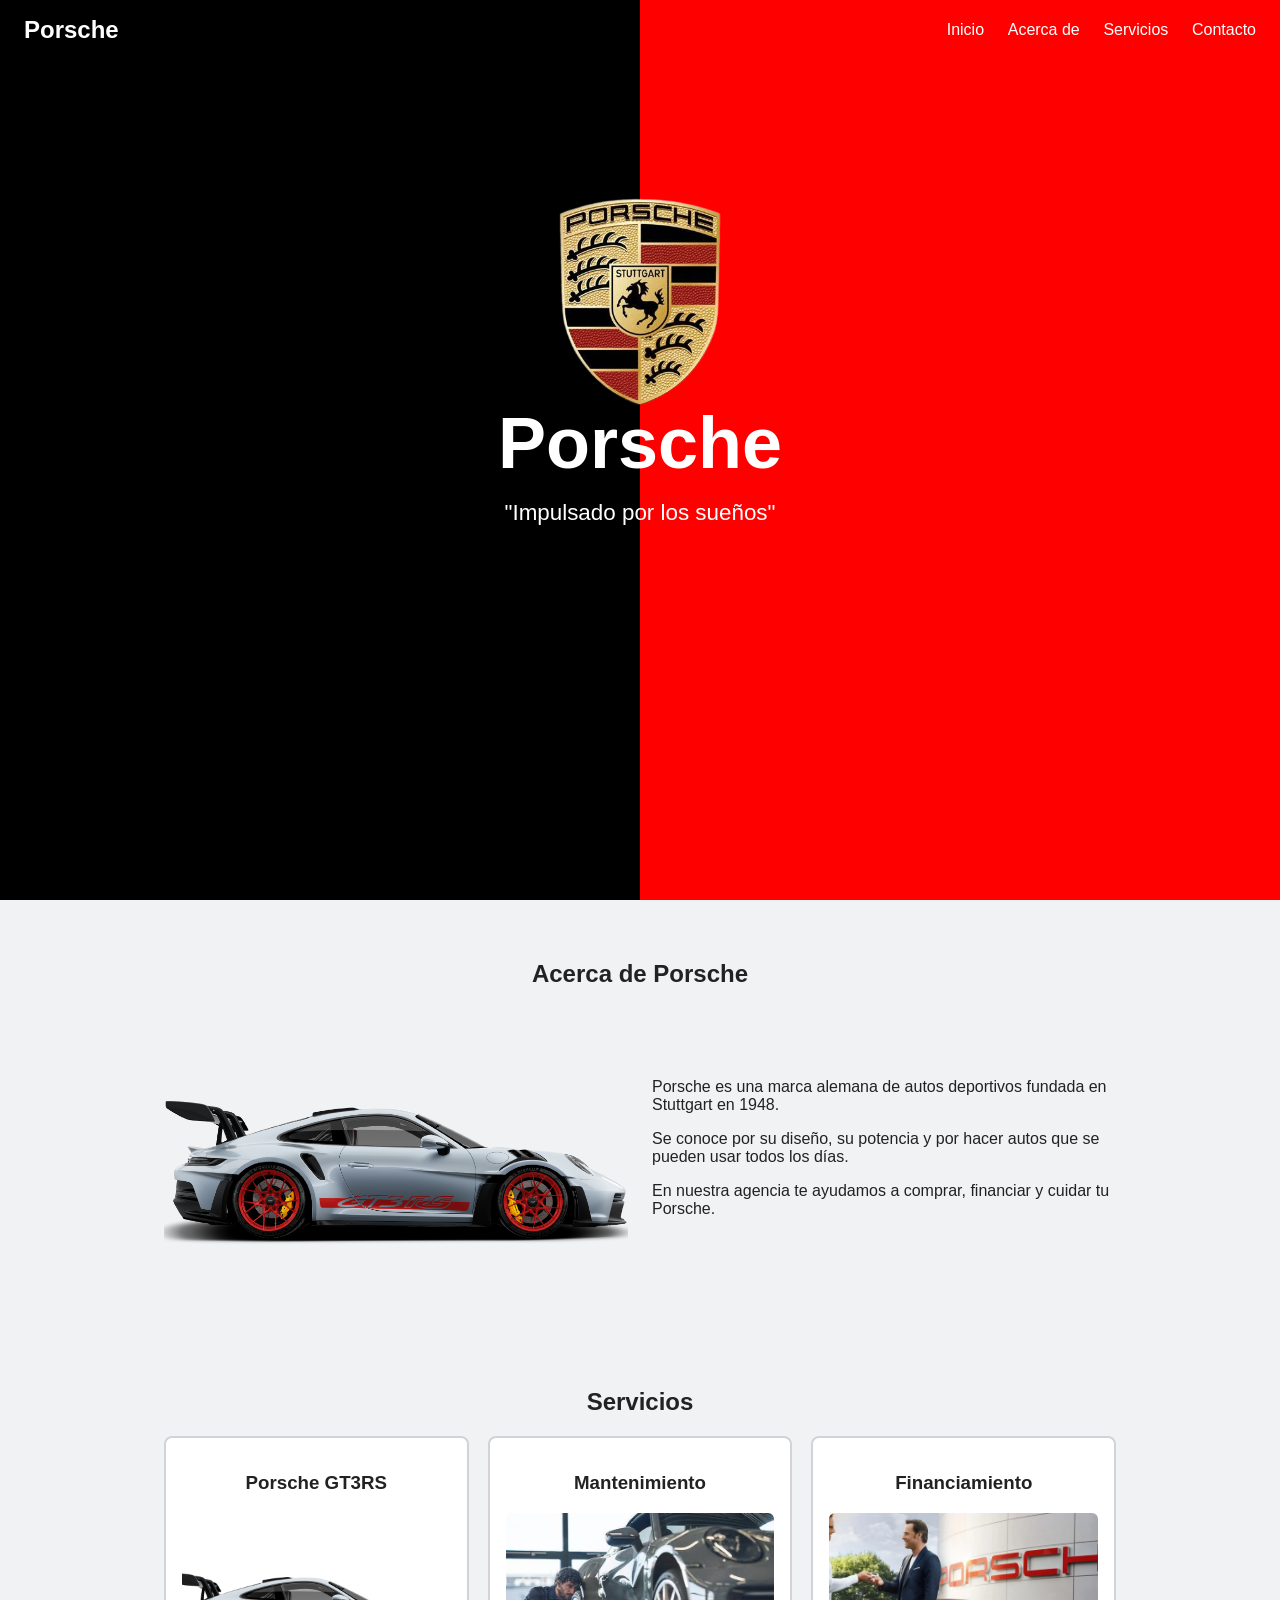
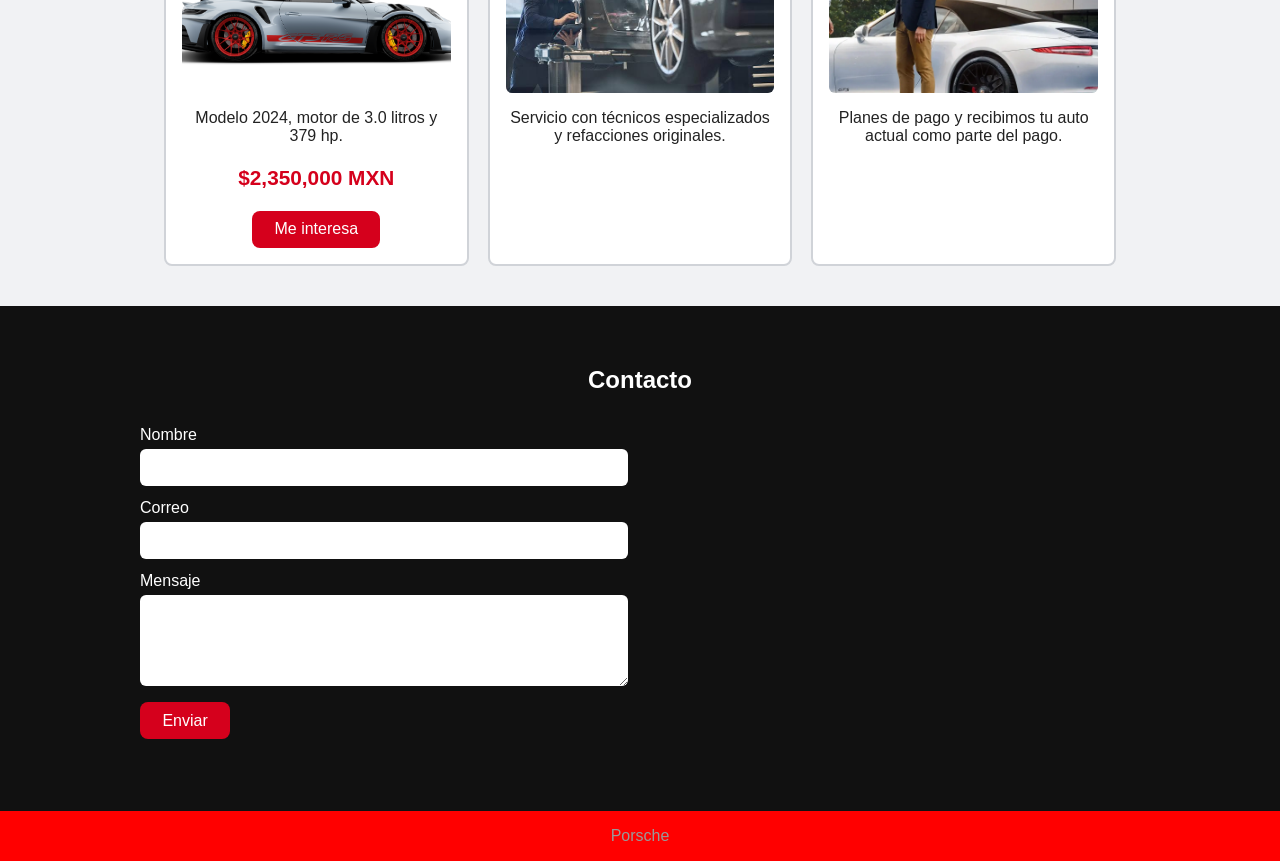
==== index.html @ cebbb0d9 "Primer commit del proyecto Porsche" ====
<!DOCTYPE html>
<html lang="es">

<head>
    <meta charset="UTF-8">
    <meta name="viewport" content="width=device-width, initial-scale=1.0">
    <title>Porsche</title>
    <link rel="stylesheet" href="style.css">
</head>

<body>
    <section class="principal" id="inicio">

        <header class="encabezado">
            <h2>Porsche</h2>
            <nav>
                <a href="#inicio">Inicio</a>
                <a href="#acerca">Acerca de</a>
                <a href="#servicios">Servicios</a>
                <a href="#contacto">Contacto</a>
            </nav>
        </header>
       <div class="portada">
    <div class="titulo">

        <div class="logo">
            <img src="img/logo.png">
        </div>

        <h1>Porsche</h1>
        
    </div>
    <p>"Impulsado por los sueños"</p>
</div>

    </section>
    <section class="contenido">

        <div class="bloque" id="acerca">
            <h2>Acerca de Porsche</h2>
            <div class="acerca">
                <img src="img/GT3RS.png" alt="Porsche deportivo">
                <div>
                    <p>Porsche es una marca alemana de autos deportivos fundada en Stuttgart en 1948.</p>
                    <p>Se conoce por su diseño, su potencia y por hacer autos que se pueden usar todos los días.</p>
                    <p>En nuestra agencia te ayudamos a comprar, financiar y cuidar tu Porsche.</p>
                </div>
            </div>
        </div>

        <div class="bloque" id="servicios">
            <h2>Servicios</h2>
            <div class="cuadricula">

                <article class="tarjeta">
                    <h3>Porsche GT3RS</h3>
                    <img id="img1"
                         src="img/GT3RS.png"
                         data-original="img/GT3RS.png"
                         data-hover="img/GT3RS1.png"
                         alt="Porsche GT3RS">
                    <p>Modelo 2024, motor de 3.0 litros y 379 hp.</p>
                    <p class="precio">$2,350,000 MXN</p>
                    <a href="#contacto" class="boton">Me interesa</a>
                </article>

                <article class="tarjeta">
                    <h3>Mantenimiento</h3>
                    <img src="img/Man.jpg" alt="Porsche GT3 RS">
                    <p>Servicio con técnicos especializados y refacciones originales.</p>
                </article>

                <article class="tarjeta">
                    <h3>Financiamiento</h3>
                    <img src="img/FI.webp" alt="Porsche 911">
                    <p>Planes de pago y recibimos tu auto actual como parte del pago.</p>
                </article>

            </div>
        </div>

    </section>
    <section class="contacto" id="contacto">

        <h2>Contacto</h2>

        <div class="contacto-grid">

            <form id="formulario">
                <label for="nombre">Nombre</label>
                <input type="text" id="nombre">

                <label for="correo">Correo</label>
                <input type="email" id="correo">

                <label for="mensaje">Mensaje</label>
                <textarea id="mensaje" rows="4"></textarea>

                <button type="submit" class="boton">Enviar</button>
                <p id="respuesta"></p>
            </form>

            <iframe
                src="https://www.google.com/maps?q=Porsche+Centre+Ciudad+de+Mexico&output=embed"
                title="Mapa de Porsche">
            </iframe>

        </div>

    </section>

    <footer>
        <p>Porsche</p>
    </footer>

    <script src="funtion.js"></script>

</body>

</html>
---- style.css ----
* {
    box-sizing: border-box;
}

body {
    margin: 0;
    font-family: Arial;
    background-color: #f1f2f4;
    color: #222222;
}


h2 {
    text-align: center;
}

.principal {
    min-height: 100vh;
    display: flex;
    flex-direction: column;
    color: #ffffff;
    background: linear-gradient(to right, black 50%, red 50%);
}

.encabezado {
    display: flex;
    justify-content: space-between;
    align-items: center;
    padding: 1rem 1.5rem;
}

.encabezado h2 {
    margin: 0;
}

nav a {
    margin-left: 1.2rem;
    color: #ffffff;
    text-decoration: none;
}

nav a:hover {
    color: #d5001c;
}

.portada {
    flex: 1;
    display: flex;
    flex-direction: column;
    justify-content: center;
    align-items: center;
    text-align: center;
}

.portada h1 {
    margin: 0;
    font-size: 4.5rem;
}

.titulo {
    position: relative;
}

.logo {
    position: absolute;
    bottom: 100%;
    left: 50%;
    transform: translateX(-50%);
    width: 200px;
    height: 200px;
    display: flex;
    justify-content: center;
    align-items: center;
}

.logo img {
    max-width: 150%;
    max-height: 150%;
}

.portada p {
    font-size: 1.4rem;
    margin: 1rem 0 2rem 0;
}

.boton {
    display: inline-block;
    padding: .6rem 1.4rem;
    font-size: 1rem;
    cursor: pointer;
    color: #ffffff;
    background-color: #d5001c;
    border: none;
    border-radius: 8px;
    text-decoration: none;
}

.boton:hover {
    background-color: #9c0014;
}

.bloque {
    max-width: 1000px;
    margin: 0 auto;
    padding: 2.5rem 1.5rem;
}

.acerca {
    display: grid;
    grid-template-columns: 1fr 1fr;
    gap: 1.5rem;
    align-items: center;
}

.acerca img {
    width: 100%;
    height: 280px;
    object-fit: cover;
    border-radius: 8px;
}

.cuadricula {
    display: grid;
    grid-template-columns: repeat(3, 1fr);
    gap: 1.2rem;
}

.tarjeta {
    padding: 1rem;
    text-align: center;
    background-color: #ffffff;
    border: 2px solid #d0d3d8;
    border-radius: 8px;
}

.tarjeta:hover {
    border-color: #d5001c;
}

.tarjeta img {
    display: block;
    width: 100%;
    height: 180px;
    object-fit: cover;
    border-radius: 6px;
}

.precio {
    font-size: 1.3rem;
    font-weight: bold;
    color: #d5001c;
}

.contacto {
    padding: 2.5rem 1.5rem;
    background-color: #111111;
    color: #ffffff;
}

.contacto-grid {
    display: grid;
    grid-template-columns: 1fr 1fr;
    gap: 1.5rem;
    max-width: 1000px;
    margin: 0 auto;
}

form {
    display: flex;
    flex-direction: column;
}

label {
    margin: .8rem 0 .3rem 0;
}

input,
textarea {
    padding: .6rem;
    font-size: 1rem;
    font-family: Arial, Helvetica, sans-serif;
    border: none;
    border-radius: 6px;
}

form .boton {
    margin-top: 1rem;
    align-self: flex-start;
}

iframe {
    width: 100%;
    height: 100%;
    min-height: 320px;
    border: none;
    border-radius: 8px;
}

footer {
    padding: 1rem;
    text-align: center;
    color: #999999;
    background-color: red;
}

footer p {
    margin: 0;
}

@media (max-width: 900px) {
    .cuadricula {
        grid-template-columns: 1fr 1fr;
    }

    .acerca,
    .contacto-grid {
        grid-template-columns: 1fr;
    }
}

@media (max-width: 600px) {
    .encabezado {
        flex-direction: column;
        gap: .8rem;
    }

    nav a {
        margin: 0 .5rem;
    }

    .portada h1 {
        font-size: 2.8rem;
    }

    .cuadricula {
        grid-template-columns: 1fr;
    }
}
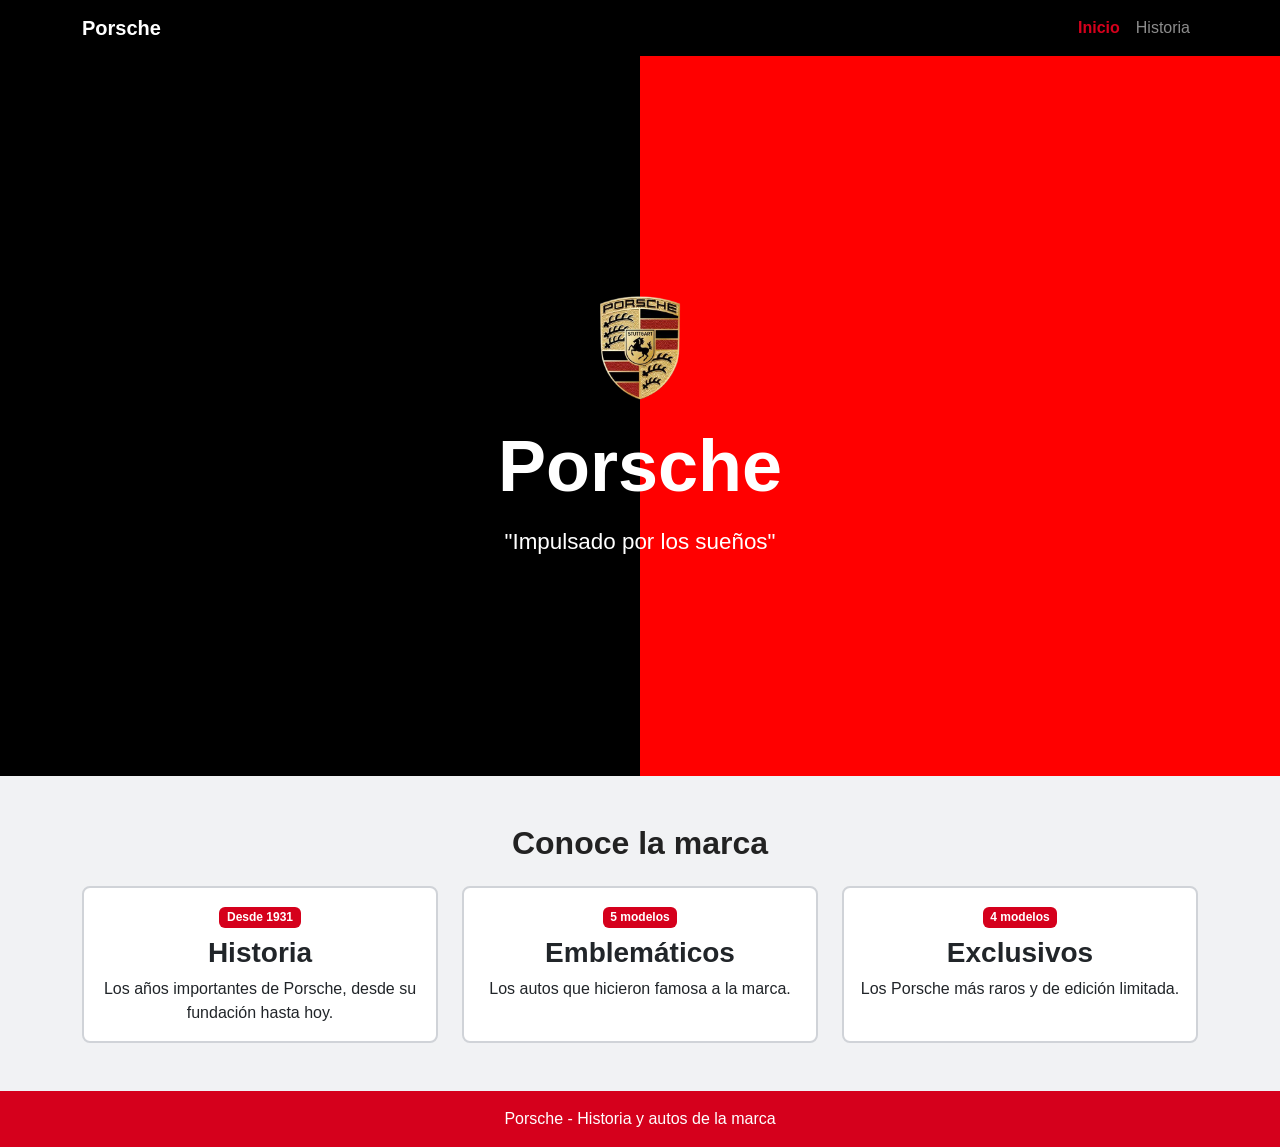
==== commit 397fea19: "Se termino la primera parte y ya inicie con a historia" ====
--- a/index.html
+++ b/index.html
@@ -1,120 +1,92 @@
 <!DOCTYPE html>
 <html lang="es">
-
+ 
 <head>
     <meta charset="UTF-8">
     <meta name="viewport" content="width=device-width, initial-scale=1.0">
-    <title>Porsche</title>
+    <title>Porsche - Inicio</title>
+    <!-- Bootstrap 5 por CDN -->
+    <link href="https://cdn.jsdelivr.net/npm/bootstrap@5.3.3/dist/css/bootstrap.min.css" rel="stylesheet">
     <link rel="stylesheet" href="style.css">
 </head>
-
+ 
 <body>
-    <section class="principal" id="inicio">
-
-        <header class="encabezado">
-            <h2>Porsche</h2>
-            <nav>
-                <a href="#inicio">Inicio</a>
-                <a href="#acerca">Acerca de</a>
-                <a href="#servicios">Servicios</a>
-                <a href="#contacto">Contacto</a>
-            </nav>
-        </header>
-       <div class="portada">
-    <div class="titulo">
-
-        <div class="logo">
-            <img src="img/logo.png">
-        </div>
-
-        <h1>Porsche</h1>
-        
-    </div>
-    <p>"Impulsado por los sueños"</p>
-</div>
-
-    </section>
-    <section class="contenido">
-
-        <div class="bloque" id="acerca">
-            <h2>Acerca de Porsche</h2>
-            <div class="acerca">
-                <img src="img/GT3RS.png" alt="Porsche deportivo">
-                <div>
-                    <p>Porsche es una marca alemana de autos deportivos fundada en Stuttgart en 1948.</p>
-                    <p>Se conoce por su diseño, su potencia y por hacer autos que se pueden usar todos los días.</p>
-                    <p>En nuestra agencia te ayudamos a comprar, financiar y cuidar tu Porsche.</p>
-                </div>
+ 
+    <!-- Menú de navegación (es igual en todas las páginas) -->
+    <nav class="navbar navbar-expand-lg navbar-dark bg-black">
+        <div class="container">
+            <a class="navbar-brand fw-bold" href="index.html">Porsche</a>
+            <button class="navbar-toggler" type="button" data-bs-toggle="collapse" data-bs-target="#menu">
+                <span class="navbar-toggler-icon"></span>
+            </button>
+            <div class="collapse navbar-collapse" id="menu">
+                <ul class="navbar-nav ms-auto">
+                    <li class="nav-item"><a class="nav-link active" href="index.html">Inicio</a></li>
+                    <li class="nav-item"><a class="nav-link" href="historia.html">Historia</a></li>
+                </ul>
             </div>
         </div>
-
-        <div class="bloque" id="servicios">
-            <h2>Servicios</h2>
-            <div class="cuadricula">
-
-                <article class="tarjeta">
-                    <h3>Porsche GT3RS</h3>
-                    <img id="img1"
-                         src="img/GT3RS.png"
-                         data-original="img/GT3RS.png"
-                         data-hover="img/GT3RS1.png"
-                         alt="Porsche GT3RS">
-                    <p>Modelo 2024, motor de 3.0 litros y 379 hp.</p>
-                    <p class="precio">$2,350,000 MXN</p>
-                    <a href="#contacto" class="boton">Me interesa</a>
-                </article>
-
-                <article class="tarjeta">
-                    <h3>Mantenimiento</h3>
-                    <img src="img/Man.jpg" alt="Porsche GT3 RS">
-                    <p>Servicio con técnicos especializados y refacciones originales.</p>
-                </article>
-
-                <article class="tarjeta">
-                    <h3>Financiamiento</h3>
-                    <img src="img/FI.webp" alt="Porsche 911">
-                    <p>Planes de pago y recibimos tu auto actual como parte del pago.</p>
-                </article>
-
+    </nav>
+ 
+    <main class="contenido">
+ 
+        
+        <section class="portada">
+            <div class="logo">
+                <img src="img/logo.png" alt="Logo de Porsche">
             </div>
-        </div>
-
-    </section>
-    <section class="contacto" id="contacto">
-
-        <h2>Contacto</h2>
-
-        <div class="contacto-grid">
-
-            <form id="formulario">
-                <label for="nombre">Nombre</label>
-                <input type="text" id="nombre">
-
-                <label for="correo">Correo</label>
-                <input type="email" id="correo">
-
-                <label for="mensaje">Mensaje</label>
-                <textarea id="mensaje" rows="4"></textarea>
-
-                <button type="submit" class="boton">Enviar</button>
-                <p id="respuesta"></p>
-            </form>
-
-            <iframe
-                src="https://www.google.com/maps?q=Porsche+Centre+Ciudad+de+Mexico&output=embed"
-                title="Mapa de Porsche">
-            </iframe>
-
-        </div>
-
-    </section>
-
-    <footer>
-        <p>Porsche</p>
+            <h1 class="fw-bold">Porsche</h1>
+            <p>"Impulsado por los sueños"</p>
+        </section>
+ 
+       
+        <section class="container py-5">
+            <h2 class="text-center fw-bold mb-4">Conoce la marca</h2>
+ 
+            <div class="row g-4 justify-content-center">
+ 
+                <div class="col-12 col-md-6 col-lg-4">
+                    <div class="card tarjeta h-100 text-center">
+                        <div class="card-body">
+                            <span class="badge anio mb-2">Desde 1931</span>
+                            <h3 class="card-title fw-bold">Historia</h3>
+                            <p class="card-text">Los años importantes de Porsche, desde su fundación hasta hoy.</p>
+                        </div>
+                    </div>
+                </div>
+ 
+                <div class="col-12 col-md-6 col-lg-4">
+                    <div class="card tarjeta h-100 text-center">
+                        <div class="card-body">
+                            <span class="badge anio mb-2">5 modelos</span>
+                            <h3 class="card-title fw-bold">Emblemáticos</h3>
+                            <p class="card-text">Los autos que hicieron famosa a la marca.</p>
+                        </div>
+                    </div>
+                </div>
+ 
+                <div class="col-12 col-md-6 col-lg-4">
+                    <div class="card tarjeta h-100 text-center">
+                        <div class="card-body">
+                            <span class="badge anio mb-2">4 modelos</span>
+                            <h3 class="card-title fw-bold">Exclusivos</h3>
+                            <p class="card-text">Los Porsche más raros y de edición limitada.</p>
+                        </div>
+                    </div>
+                </div>
+ 
+            </div>
+        </section>
+ 
+    </main>
+ 
+ 
+    <footer class="pie text-center py-3">
+        <p class="mb-0">Porsche - Historia y autos de la marca</p>
     </footer>
-
-    <script src="funtion.js"></script>
-
+ 
+    <script src="https://cdn.jsdelivr.net/npm/bootstrap@5.3.3/dist/js/bootstrap.bundle.min.js"></script>
+ 
 </body>
-
+ 
 </html>
--- a/style.css
+++ b/style.css
@@ -1,238 +1,119 @@
+
+ 
 * {
     box-sizing: border-box;
 }
 
 body {
     margin: 0;
+    min-height: 100vh;
+    display: flex;
+    flex-direction: column;
     font-family: Arial;
     background-color: #f1f2f4;
     color: #222222;
 }
-
-
-h2 {
-    text-align: center;
+ 
+.contenido {
+    flex: 1;
 }
 
-.principal {
-    min-height: 100vh;
-    display: flex;
-    flex-direction: column;
-    color: #ffffff;
-    background: linear-gradient(to right, black 50%, red 50%);
-}
-
-.encabezado {
-    display: flex;
-    justify-content: space-between;
-    align-items: center;
-    padding: 1rem 1.5rem;
-}
-
-.encabezado h2 {
-    margin: 0;
-}
-
-nav a {
-    margin-left: 1.2rem;
-    color: #ffffff;
-    text-decoration: none;
-}
-
-nav a:hover {
+.navbar-nav .nav-link:hover {
     color: #d5001c;
 }
-
+ 
+.navbar-nav .nav-link.active {
+    color: #d5001c;
+    font-weight: bold;
+}
+ 
 .portada {
-    flex: 1;
+    min-height: 80vh;
     display: flex;
     flex-direction: column;
     justify-content: center;
     align-items: center;
     text-align: center;
+    color: #ffffff;
+    background: linear-gradient(to right, black 50%, red 50%);
 }
-
+ 
 .portada h1 {
     margin: 0;
     font-size: 4.5rem;
 }
-
-.titulo {
-    position: relative;
-}
-
-.logo {
-    position: absolute;
-    bottom: 100%;
-    left: 50%;
-    transform: translateX(-50%);
-    width: 200px;
-    height: 200px;
-    display: flex;
-    justify-content: center;
-    align-items: center;
-}
-
-.logo img {
-    max-width: 150%;
-    max-height: 150%;
-}
-
+ 
 .portada p {
     font-size: 1.4rem;
-    margin: 1rem 0 2rem 0;
+    margin: 1rem 0 0 0;
 }
+ 
+.logo img {
+    height: 150px;
+    max-width: 100%;
+}
+ 
 
-.boton {
-    display: inline-block;
-    padding: .6rem 1.4rem;
-    font-size: 1rem;
-    cursor: pointer;
+.btn-porsche {
     color: #ffffff;
     background-color: #d5001c;
     border: none;
     border-radius: 8px;
-    text-decoration: none;
 }
-
-.boton:hover {
+ 
+.btn-porsche:hover {
+    color: #ffffff;
     background-color: #9c0014;
 }
-
-.bloque {
-    max-width: 1000px;
-    margin: 0 auto;
-    padding: 2.5rem 1.5rem;
+ 
+.anio {
+    background-color: #d5001c;
+    color: #ffffff;
 }
-
-.acerca {
-    display: grid;
-    grid-template-columns: 1fr 1fr;
-    gap: 1.5rem;
-    align-items: center;
-}
-
-.acerca img {
-    width: 100%;
-    height: 280px;
-    object-fit: cover;
-    border-radius: 8px;
-}
-
-.cuadricula {
-    display: grid;
-    grid-template-columns: repeat(3, 1fr);
-    gap: 1.2rem;
-}
+ 
 
 .tarjeta {
-    padding: 1rem;
-    text-align: center;
     background-color: #ffffff;
     border: 2px solid #d0d3d8;
     border-radius: 8px;
 }
-
+ 
 .tarjeta:hover {
     border-color: #d5001c;
 }
+ 
 
-.tarjeta img {
-    display: block;
+.tarjeta-img {
     width: 100%;
-    height: 180px;
+    height: 200px;
     object-fit: cover;
-    border-radius: 6px;
 }
+ 
 
-.precio {
-    font-size: 1.3rem;
-    font-weight: bold;
-    color: #d5001c;
-}
-
-.contacto {
-    padding: 2.5rem 1.5rem;
-    background-color: #111111;
-    color: #ffffff;
-}
-
-.contacto-grid {
-    display: grid;
-    grid-template-columns: 1fr 1fr;
-    gap: 1.5rem;
-    max-width: 1000px;
-    margin: 0 auto;
-}
-
-form {
-    display: flex;
-    flex-direction: column;
-}
-
-label {
-    margin: .8rem 0 .3rem 0;
-}
-
-input,
-textarea {
-    padding: .6rem;
-    font-size: 1rem;
-    font-family: Arial, Helvetica, sans-serif;
+.evento {
+    background-color: #ffffff;
     border: none;
-    border-radius: 6px;
-}
-
-form .boton {
-    margin-top: 1rem;
-    align-self: flex-start;
-}
-
-iframe {
-    width: 100%;
-    height: 100%;
-    min-height: 320px;
-    border: none;
+    border-left: 5px solid #d5001c;
     border-radius: 8px;
 }
+ 
+.detalle-img {
+    width: 100%;
+    max-height: 400px;
+    object-fit: cover;
+    border-radius: 8px;
+}
+ 
 
-footer {
-    padding: 1rem;
-    text-align: center;
-    color: #999999;
-    background-color: red;
+.pie {
+    color: #ffffff;
+    background-color: #d5001c;
 }
-
-footer p {
-    margin: 0;
-}
-
-@media (max-width: 900px) {
-    .cuadricula {
-        grid-template-columns: 1fr 1fr;
-    }
-
-    .acerca,
-    .contacto-grid {
-        grid-template-columns: 1fr;
-    }
-}
-
+ 
+/* Pantallas chicas */
 @media (max-width: 600px) {
-    .encabezado {
-        flex-direction: column;
-        gap: .8rem;
-    }
-
-    nav a {
-        margin: 0 .5rem;
-    }
-
     .portada h1 {
         font-size: 2.8rem;
     }
-
-    .cuadricula {
-        grid-template-columns: 1fr;
-    }
-}+}
+ 
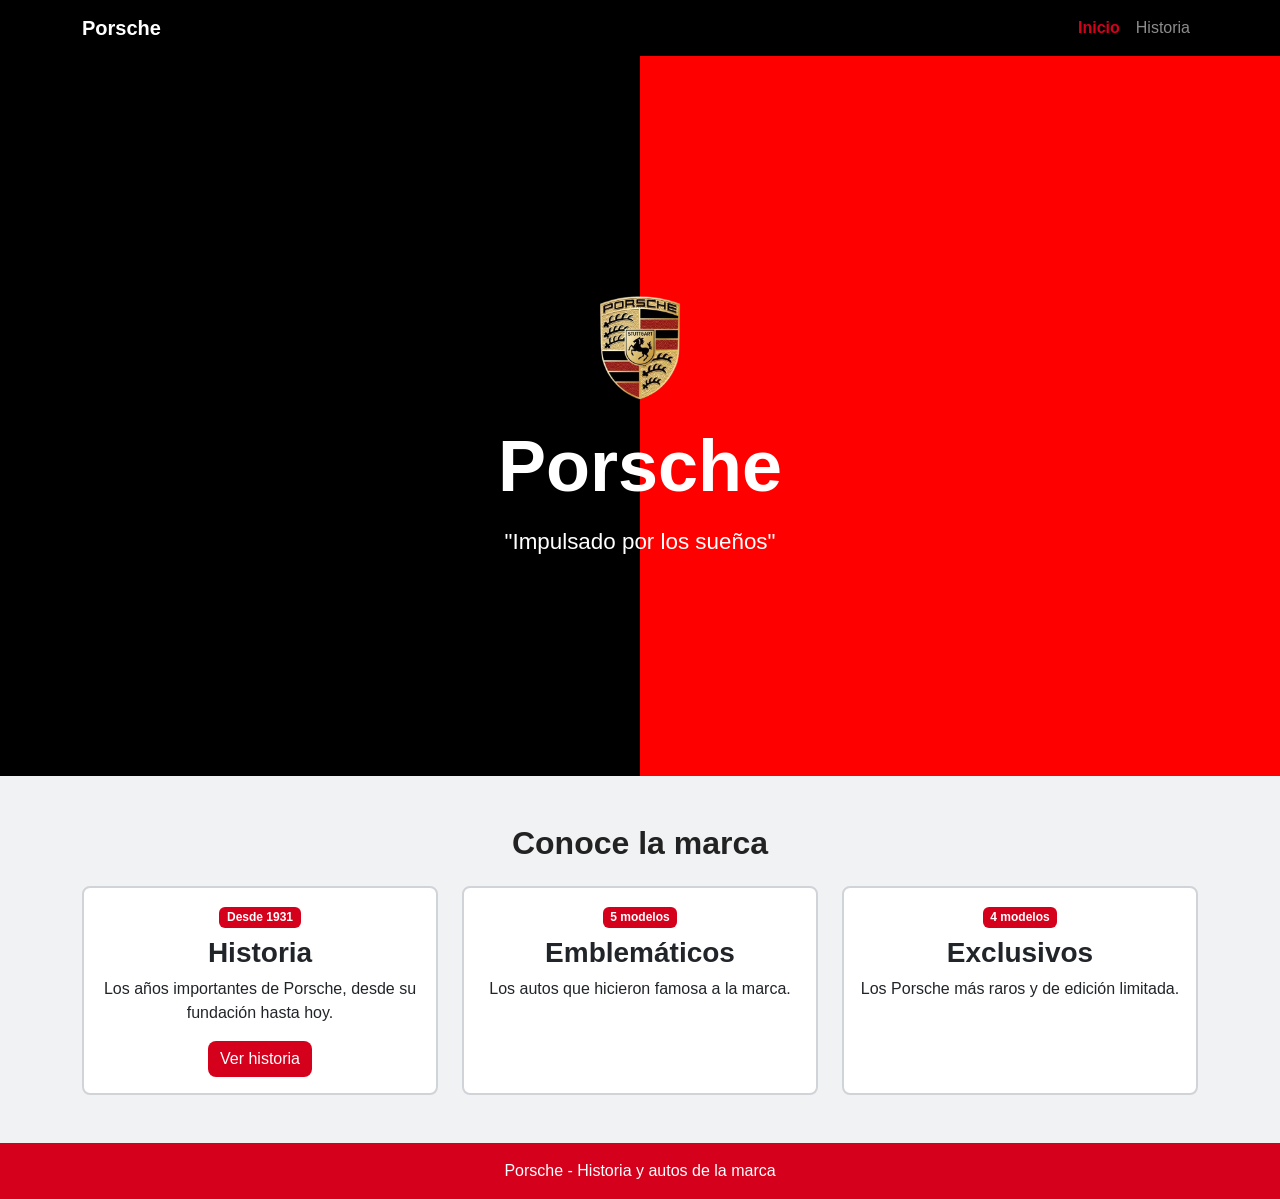
==== commit 101e63e8: "se termino de programar la historia de porsche y se le agrego el menu hacia la pagina principal." ====
--- a/index.html
+++ b/index.html
@@ -1,3 +1,4 @@
+
 <!DOCTYPE html>
 <html lang="es">
  
@@ -5,14 +6,12 @@
     <meta charset="UTF-8">
     <meta name="viewport" content="width=device-width, initial-scale=1.0">
     <title>Porsche - Inicio</title>
-    <!-- Bootstrap 5 por CDN -->
     <link href="https://cdn.jsdelivr.net/npm/bootstrap@5.3.3/dist/css/bootstrap.min.css" rel="stylesheet">
     <link rel="stylesheet" href="style.css">
 </head>
  
 <body>
  
-    <!-- Menú de navegación (es igual en todas las páginas) -->
     <nav class="navbar navbar-expand-lg navbar-dark bg-black">
         <div class="container">
             <a class="navbar-brand fw-bold" href="index.html">Porsche</a>
@@ -30,7 +29,6 @@
  
     <main class="contenido">
  
-        
         <section class="portada">
             <div class="logo">
                 <img src="img/logo.png" alt="Logo de Porsche">
@@ -51,6 +49,7 @@
                             <span class="badge anio mb-2">Desde 1931</span>
                             <h3 class="card-title fw-bold">Historia</h3>
                             <p class="card-text">Los años importantes de Porsche, desde su fundación hasta hoy.</p>
+                            <a href="historia.html" class="btn btn-porsche">Ver historia</a>
                         </div>
                     </div>
                 </div>
@@ -80,11 +79,12 @@
  
     </main>
  
- 
+   
     <footer class="pie text-center py-3">
         <p class="mb-0">Porsche - Historia y autos de la marca</p>
     </footer>
  
+   
     <script src="https://cdn.jsdelivr.net/npm/bootstrap@5.3.3/dist/js/bootstrap.bundle.min.js"></script>
  
 </body>
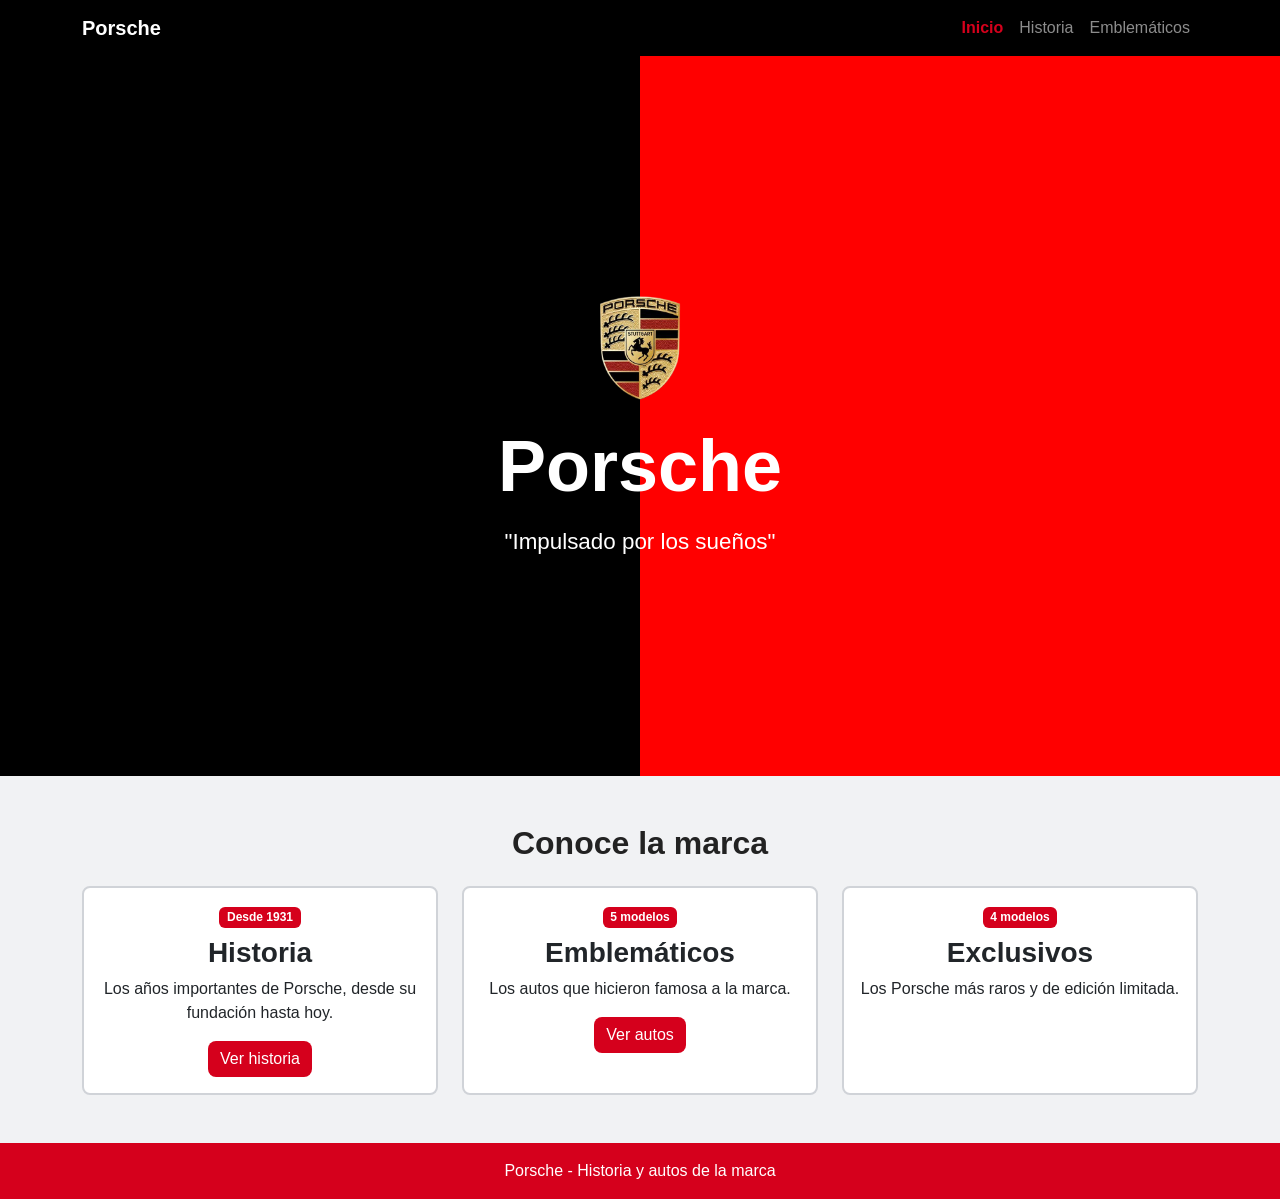
==== commit da2321c4: "se corrigieron errores , se agregaron imagenes nuevas y se acabo de modificar los emblematicos." ====
--- a/index.html
+++ b/index.html
@@ -1,4 +1,3 @@
-
 <!DOCTYPE html>
 <html lang="es">
  
@@ -6,6 +5,7 @@
     <meta charset="UTF-8">
     <meta name="viewport" content="width=device-width, initial-scale=1.0">
     <title>Porsche - Inicio</title>
+   
     <link href="https://cdn.jsdelivr.net/npm/bootstrap@5.3.3/dist/css/bootstrap.min.css" rel="stylesheet">
     <link rel="stylesheet" href="style.css">
 </head>
@@ -22,6 +22,7 @@
                 <ul class="navbar-nav ms-auto">
                     <li class="nav-item"><a class="nav-link active" href="index.html">Inicio</a></li>
                     <li class="nav-item"><a class="nav-link" href="historia.html">Historia</a></li>
+                    <li class="nav-item"><a class="nav-link" href="emblematicos.html">Emblemáticos</a></li>
                 </ul>
             </div>
         </div>
@@ -60,6 +61,7 @@
                             <span class="badge anio mb-2">5 modelos</span>
                             <h3 class="card-title fw-bold">Emblemáticos</h3>
                             <p class="card-text">Los autos que hicieron famosa a la marca.</p>
+                            <a href="emblematicos.html" class="btn btn-porsche">Ver autos</a>
                         </div>
                     </div>
                 </div>
@@ -79,12 +81,10 @@
  
     </main>
  
-   
     <footer class="pie text-center py-3">
         <p class="mb-0">Porsche - Historia y autos de la marca</p>
     </footer>
  
-   
     <script src="https://cdn.jsdelivr.net/npm/bootstrap@5.3.3/dist/js/bootstrap.bundle.min.js"></script>
  
 </body>
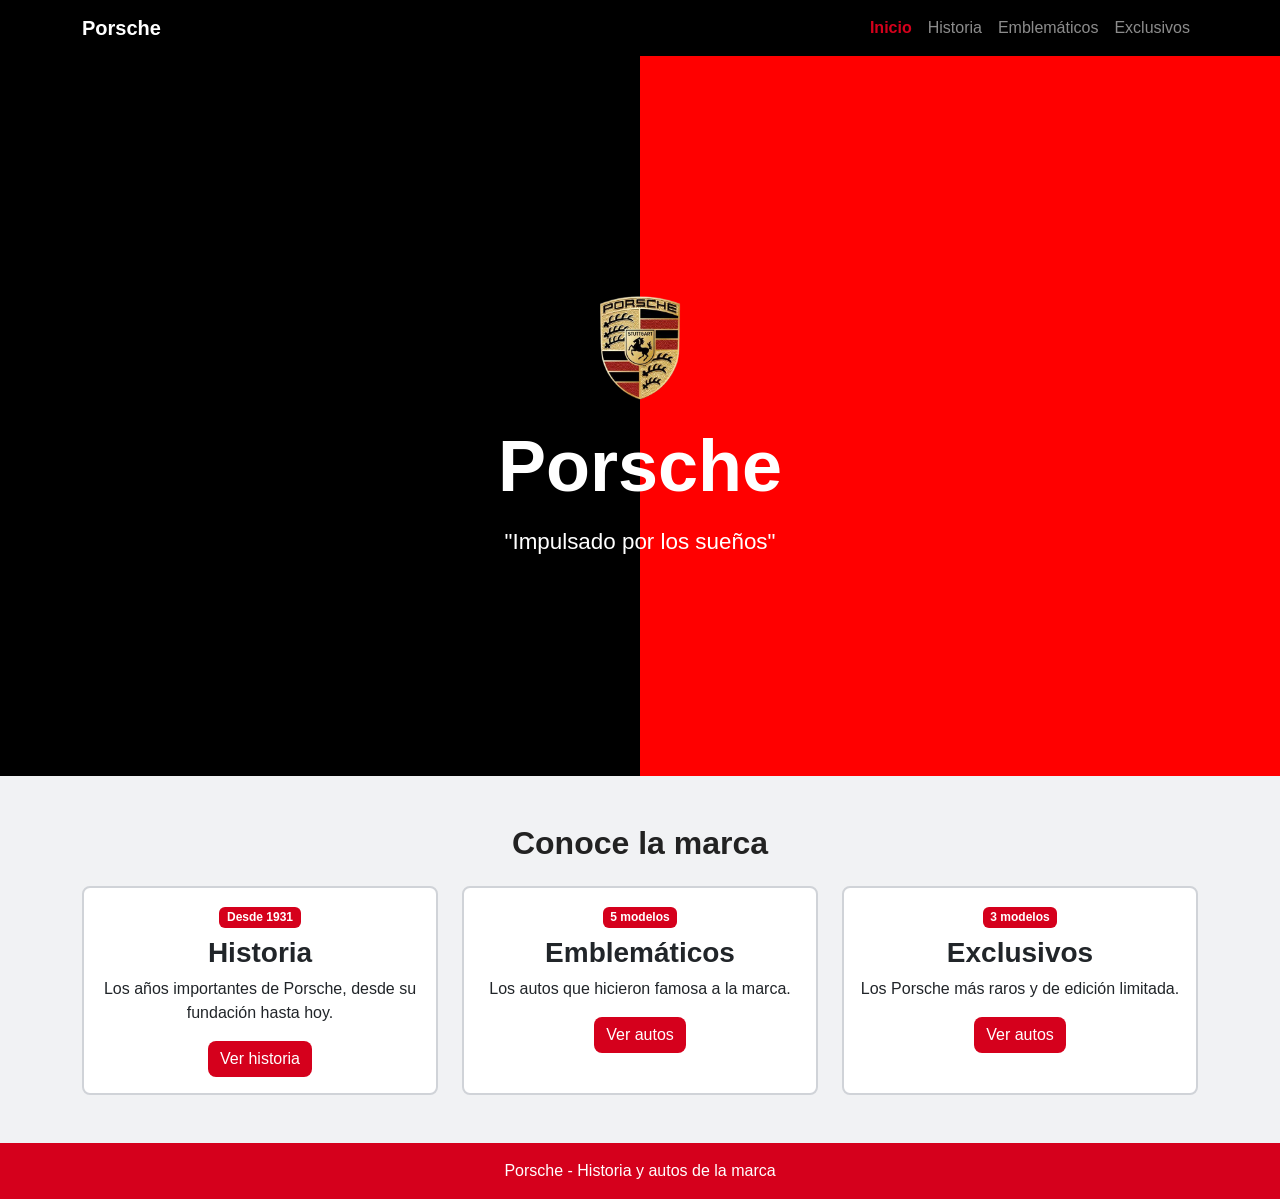
==== commit 1e985eae: "Se termino de hacer los JavaScript y se agrego la ultima pagina." ====
--- a/index.html
+++ b/index.html
@@ -5,7 +5,6 @@
     <meta charset="UTF-8">
     <meta name="viewport" content="width=device-width, initial-scale=1.0">
     <title>Porsche - Inicio</title>
-   
     <link href="https://cdn.jsdelivr.net/npm/bootstrap@5.3.3/dist/css/bootstrap.min.css" rel="stylesheet">
     <link rel="stylesheet" href="style.css">
 </head>
@@ -23,6 +22,7 @@
                     <li class="nav-item"><a class="nav-link active" href="index.html">Inicio</a></li>
                     <li class="nav-item"><a class="nav-link" href="historia.html">Historia</a></li>
                     <li class="nav-item"><a class="nav-link" href="emblematicos.html">Emblemáticos</a></li>
+                    <li class="nav-item"><a class="nav-link" href="exclusivos.html">Exclusivos</a></li>
                 </ul>
             </div>
         </div>
@@ -38,7 +38,6 @@
             <p>"Impulsado por los sueños"</p>
         </section>
  
-       
         <section class="container py-5">
             <h2 class="text-center fw-bold mb-4">Conoce la marca</h2>
  
@@ -69,9 +68,10 @@
                 <div class="col-12 col-md-6 col-lg-4">
                     <div class="card tarjeta h-100 text-center">
                         <div class="card-body">
-                            <span class="badge anio mb-2">4 modelos</span>
+                            <span class="badge anio mb-2">3 modelos</span>
                             <h3 class="card-title fw-bold">Exclusivos</h3>
                             <p class="card-text">Los Porsche más raros y de edición limitada.</p>
+                            <a href="exclusivos.html" class="btn btn-porsche">Ver autos</a>
                         </div>
                     </div>
                 </div>
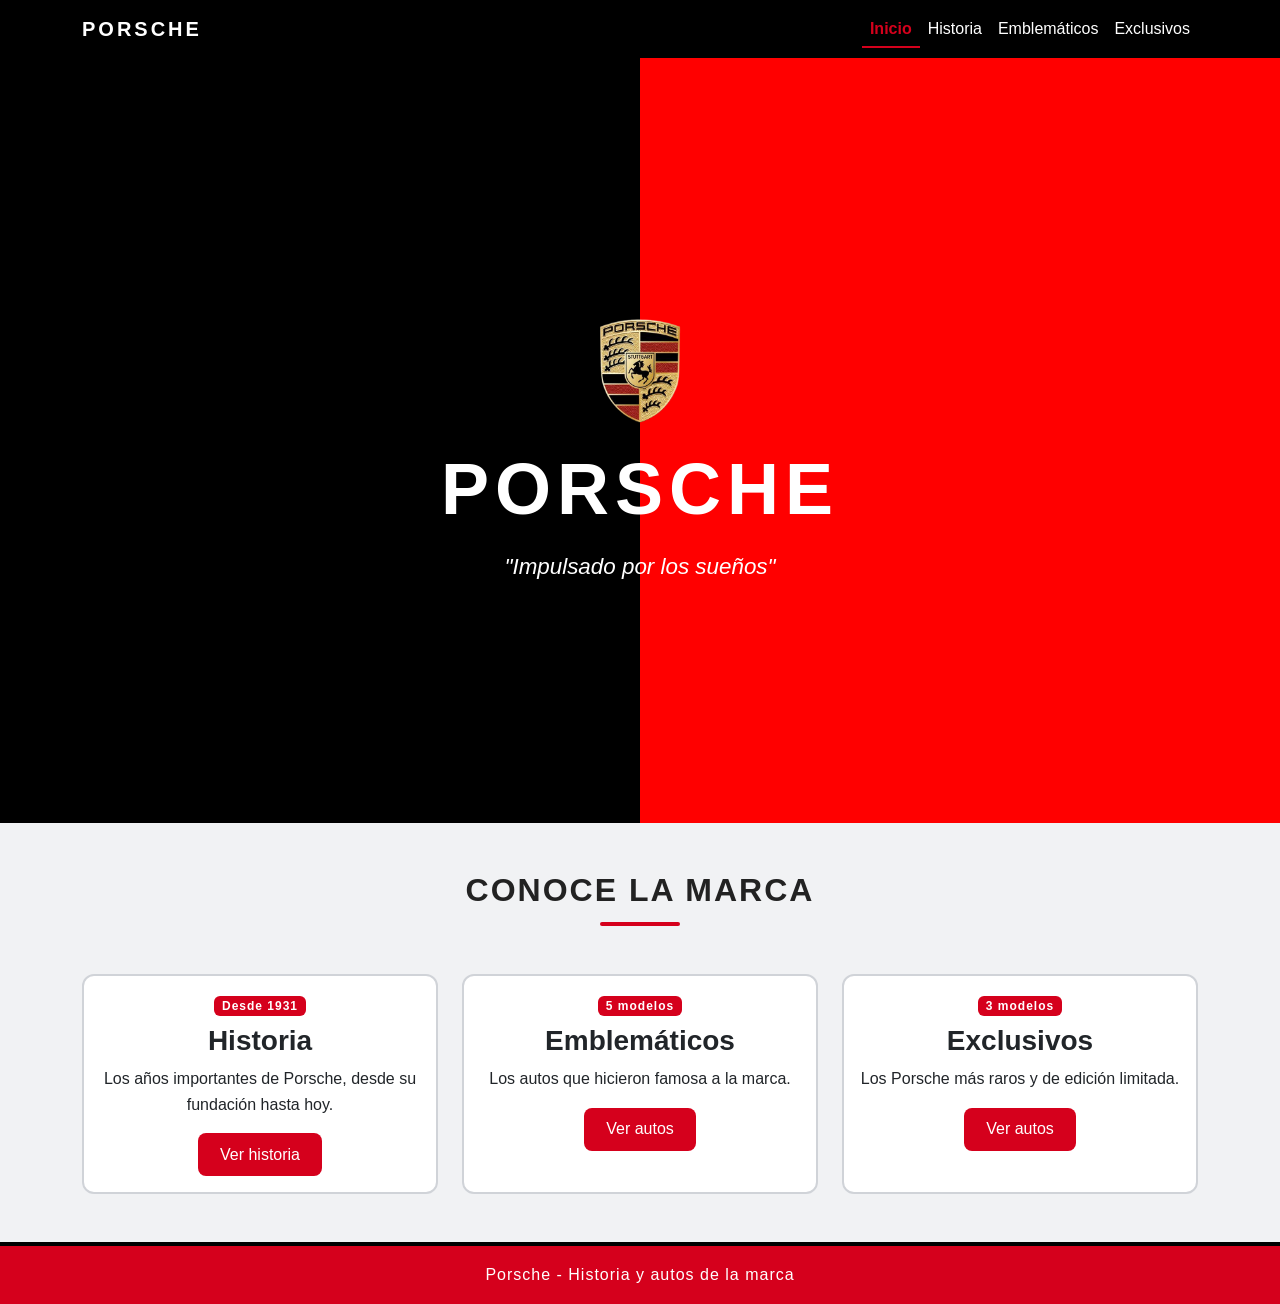
==== commit a4868afd: "No me gusto se veia muy estatica y le meti un poco de animaciones asi se vio mas dinamica y perrita" ====
--- a/index.html
+++ b/index.html
@@ -1,6 +1,6 @@
 <!DOCTYPE html>
 <html lang="es">
- 
+
 <head>
     <meta charset="UTF-8">
     <meta name="viewport" content="width=device-width, initial-scale=1.0">
@@ -8,10 +8,10 @@
     <link href="https://cdn.jsdelivr.net/npm/bootstrap@5.3.3/dist/css/bootstrap.min.css" rel="stylesheet">
     <link rel="stylesheet" href="style.css">
 </head>
- 
+
 <body>
- 
-    <nav class="navbar navbar-expand-lg navbar-dark bg-black">
+
+    <nav class="navbar navbar-expand-lg navbar-dark bg-black sticky-top">
         <div class="container">
             <a class="navbar-brand fw-bold" href="index.html">Porsche</a>
             <button class="navbar-toggler" type="button" data-bs-toggle="collapse" data-bs-target="#menu">
@@ -27,66 +27,73 @@
             </div>
         </div>
     </nav>
- 
+
     <main class="contenido">
- 
+
         <section class="portada">
-            <div class="logo">
+            <div class="logo entrada">
                 <img src="img/logo.png" alt="Logo de Porsche">
             </div>
-            <h1 class="fw-bold">Porsche</h1>
-            <p>"Impulsado por los sueños"</p>
+            <h1 class="fw-bold entrada retraso">Porsche</h1>
+            <p class="entrada retraso-largo">"Impulsado por los sueños"</p>
         </section>
- 
+
         <section class="container py-5">
-            <h2 class="text-center fw-bold mb-4">Conoce la marca</h2>
- 
+
+            <div class="encabezado text-center mb-5 aparecer">
+                <h2 class="fw-bold">Conoce la marca</h2>
+            </div>
+
             <div class="row g-4 justify-content-center">
- 
-                <div class="col-12 col-md-6 col-lg-4">
+
+                <div class="col-12 col-md-6 col-lg-4 aparecer">
                     <div class="card tarjeta h-100 text-center">
                         <div class="card-body">
-                            <span class="badge anio mb-2">Desde 1931</span>
+                            <span class="badge etiqueta mb-2">Desde 1931</span>
                             <h3 class="card-title fw-bold">Historia</h3>
                             <p class="card-text">Los años importantes de Porsche, desde su fundación hasta hoy.</p>
-                            <a href="historia.html" class="btn btn-porsche">Ver historia</a>
+                            <a href="historia.html" class="btn boton">Ver historia</a>
                         </div>
                     </div>
                 </div>
- 
-                <div class="col-12 col-md-6 col-lg-4">
+
+                <div class="col-12 col-md-6 col-lg-4 aparecer">
                     <div class="card tarjeta h-100 text-center">
                         <div class="card-body">
-                            <span class="badge anio mb-2">5 modelos</span>
+                            <span class="badge etiqueta mb-2">5 modelos</span>
                             <h3 class="card-title fw-bold">Emblemáticos</h3>
                             <p class="card-text">Los autos que hicieron famosa a la marca.</p>
-                            <a href="emblematicos.html" class="btn btn-porsche">Ver autos</a>
+                            <a href="emblematicos.html" class="btn boton">Ver autos</a>
                         </div>
                     </div>
                 </div>
- 
-                <div class="col-12 col-md-6 col-lg-4">
+
+                <div class="col-12 col-md-6 col-lg-4 aparecer">
                     <div class="card tarjeta h-100 text-center">
                         <div class="card-body">
-                            <span class="badge anio mb-2">3 modelos</span>
+                            <span class="badge etiqueta mb-2">3 modelos</span>
                             <h3 class="card-title fw-bold">Exclusivos</h3>
                             <p class="card-text">Los Porsche más raros y de edición limitada.</p>
-                            <a href="exclusivos.html" class="btn btn-porsche">Ver autos</a>
+                            <a href="exclusivos.html" class="btn boton">Ver autos</a>
                         </div>
                     </div>
                 </div>
- 
+
             </div>
+
         </section>
- 
+
     </main>
- 
+
     <footer class="pie text-center py-3">
         <p class="mb-0">Porsche - Historia y autos de la marca</p>
     </footer>
- 
+
+    <button type="button" id="subir" class="btn boton subir" aria-label="Volver arriba">↑</button>
+
     <script src="https://cdn.jsdelivr.net/npm/bootstrap@5.3.3/dist/js/bootstrap.bundle.min.js"></script>
- 
+    <script src="efectos.js"></script>
+
 </body>
- 
+
 </html>
--- a/style.css
+++ b/style.css
@@ -1,5 +1,3 @@
-
- 
 * {
     box-sizing: border-box;
 }
@@ -9,26 +7,68 @@
     min-height: 100vh;
     display: flex;
     flex-direction: column;
-    font-family: Arial;
+    font-family: "Segoe UI", Arial, sans-serif;
+    line-height: 1.6;
     background-color: #f1f2f4;
     color: #222222;
 }
- 
+
 .contenido {
     flex: 1;
 }
 
+.navbar {
+    transition: box-shadow 0.3s ease;
+}
+
+.navbar.sombra {
+    box-shadow: 0 4px 15px rgba(0, 0, 0, 0.5);
+}
+
+.navbar-brand {
+    text-transform: uppercase;
+    letter-spacing: 3px;
+    transition: color 0.3s ease;
+}
+
+.navbar-brand:hover {
+    color: #d5001c;
+}
+
+.navbar-nav .nav-link {
+    position: relative;
+    color: #ffffff;
+    transition: color 0.3s ease;
+}
+
+.navbar-nav .nav-link::after {
+    content: "";
+    position: absolute;
+    left: 50%;
+    bottom: 2px;
+    width: 0;
+    height: 2px;
+    background-color: #d5001c;
+    transition: width 0.3s ease, left 0.3s ease;
+}
+
 .navbar-nav .nav-link:hover {
     color: #d5001c;
 }
- 
+
+.navbar-nav .nav-link:hover::after,
+.navbar-nav .nav-link.active::after {
+    left: 0;
+    width: 100%;
+}
+
 .navbar-nav .nav-link.active {
     color: #d5001c;
     font-weight: bold;
 }
- 
+
 .portada {
-    min-height: 80vh;
+    min-height: 85vh;
     display: flex;
     flex-direction: column;
     justify-content: center;
@@ -37,83 +77,272 @@
     color: #ffffff;
     background: linear-gradient(to right, black 50%, red 50%);
 }
- 
+
 .portada h1 {
     margin: 0;
     font-size: 4.5rem;
-}
- 
+    letter-spacing: 6px;
+    text-transform: uppercase;
+}
+
 .portada p {
+    margin: 1rem 0 0 0;
     font-size: 1.4rem;
-    margin: 1rem 0 0 0;
-}
- 
+    font-style: italic;
+}
+
 .logo img {
     height: 150px;
     max-width: 100%;
-}
- 
-
-.btn-porsche {
+    animation: flotar 3s ease-in-out infinite;
+}
+
+.encabezado h1,
+.encabezado h2 {
+    text-transform: uppercase;
+    letter-spacing: 2px;
+}
+
+.encabezado h1::after,
+.encabezado h2::after {
+    content: "";
+    display: block;
+    width: 80px;
+    height: 4px;
+    margin: 0.8rem auto 0 auto;
+    background-color: #d5001c;
+    border-radius: 2px;
+}
+
+.boton {
+    padding: 0.6rem 1.4rem;
     color: #ffffff;
     background-color: #d5001c;
     border: none;
     border-radius: 8px;
-}
- 
-.btn-porsche:hover {
+    transition: background-color 0.3s ease, transform 0.3s ease, box-shadow 0.3s ease;
+}
+
+.boton:hover {
     color: #ffffff;
     background-color: #9c0014;
-}
- 
-.anio {
-    background-color: #d5001c;
-    color: #ffffff;
-}
- 
+    transform: translateY(-3px);
+    box-shadow: 0 6px 12px rgba(213, 0, 28, 0.4);
+}
+
+.btn.boton:active {
+    color: #ffffff;
+    background-color: #7a0010;
+    transform: translateY(0);
+}
+
+.boton-negro {
+    background-color: #111111;
+}
+
+.boton-negro:hover {
+    background-color: #d5001c;
+}
+
+.etiqueta {
+    background-color: #d5001c;
+    color: #ffffff;
+    letter-spacing: 1px;
+    transition: transform 0.3s ease, background-color 0.3s ease;
+}
 
 .tarjeta {
+    overflow: hidden;
     background-color: #ffffff;
     border: 2px solid #d0d3d8;
-    border-radius: 8px;
-}
- 
+    border-radius: 12px;
+    transition: transform 0.3s ease, box-shadow 0.3s ease, border-color 0.3s ease;
+}
+
 .tarjeta:hover {
+    transform: translateY(-8px);
     border-color: #d5001c;
-}
- 
-
-.tarjeta-img {
+    box-shadow: 0 12px 25px rgba(0, 0, 0, 0.2);
+}
+
+.foto {
     width: 100%;
     height: 200px;
     object-fit: cover;
-}
- 
+    transition: transform 0.5s ease;
+}
+
+.tarjeta:hover .foto {
+    transform: scale(1.1);
+}
 
 .evento {
     background-color: #ffffff;
     border: none;
     border-left: 5px solid #d5001c;
     border-radius: 8px;
-}
- 
-.detalle-img {
+    transition: transform 0.3s ease, box-shadow 0.3s ease, border-color 0.3s ease;
+}
+
+.evento:hover {
+    transform: translateX(8px);
+    border-left-color: #000000;
+    box-shadow: 0 8px 20px rgba(0, 0, 0, 0.15);
+}
+
+.fila:hover .etiqueta {
+    transform: scale(1.15);
+    background-color: #000000;
+}
+
+.marco {
+    overflow: hidden;
+    border-radius: 12px;
+    box-shadow: 0 8px 20px rgba(0, 0, 0, 0.2);
+}
+
+.foto-grande {
+    display: block;
     width: 100%;
     max-height: 400px;
     object-fit: cover;
-    border-radius: 8px;
-}
- 
+    transition: transform 0.5s ease;
+}
+
+.foto-grande.acercar {
+    transform: scale(1.08);
+}
+
+.form-control:focus,
+.form-select:focus {
+    border-color: #d5001c;
+    box-shadow: 0 0 0 0.2rem rgba(213, 0, 28, 0.25);
+}
 
 .pie {
     color: #ffffff;
     background-color: #d5001c;
-}
- 
-/* Pantallas chicas */
+    border-top: 4px solid #000000;
+}
+
+.pie p {
+    margin: 0;
+    letter-spacing: 1px;
+}
+
+.subir {
+    position: fixed;
+    right: 20px;
+    bottom: 20px;
+    z-index: 1000;
+    width: 48px;
+    height: 48px;
+    padding: 0;
+    font-size: 1.4rem;
+    border-radius: 50%;
+    opacity: 0;
+    visibility: hidden;
+    transform: translateY(20px);
+}
+
+.subir.mostrar {
+    opacity: 1;
+    visibility: visible;
+    transform: translateY(0);
+}
+
+.subir.mostrar:hover {
+    transform: translateY(-4px);
+}
+
+.aparecer {
+    opacity: 0;
+    transform: translateY(40px);
+    transition: opacity 0.8s ease, transform 0.8s ease;
+}
+
+.aparecer.visible {
+    opacity: 1;
+    transform: translateY(0);
+}
+
+.aparecer:nth-child(3n+2) {
+    transition-delay: 0.15s;
+}
+
+.aparecer:nth-child(3n+3) {
+    transition-delay: 0.3s;
+}
+
+.entrada {
+    animation: entrar 1s ease both;
+}
+
+.retraso {
+    animation-delay: 0.3s;
+}
+
+.retraso-largo {
+    animation-delay: 0.6s;
+}
+
+@keyframes entrar {
+    from {
+        opacity: 0;
+        transform: translateY(30px);
+    }
+
+    to {
+        opacity: 1;
+        transform: translateY(0);
+    }
+}
+
+@keyframes flotar {
+    0%,
+    100% {
+        transform: translateY(0);
+    }
+
+    50% {
+        transform: translateY(-12px);
+    }
+}
+
+@media (max-width: 992px) {
+    .foto {
+        height: 220px;
+    }
+}
+
 @media (max-width: 600px) {
     .portada h1 {
         font-size: 2.8rem;
-    }
-}
- +        letter-spacing: 3px;
+    }
+
+    .portada p {
+        font-size: 1.1rem;
+    }
+
+    .logo img {
+        height: 110px;
+    }
+
+    .subir {
+        right: 12px;
+        bottom: 12px;
+    }
+}
+
+@media (prefers-reduced-motion: reduce) {
+    * {
+        animation: none !important;
+        transition: none !important;
+    }
+
+    .aparecer {
+        opacity: 1;
+        transform: none;
+    }
+}
